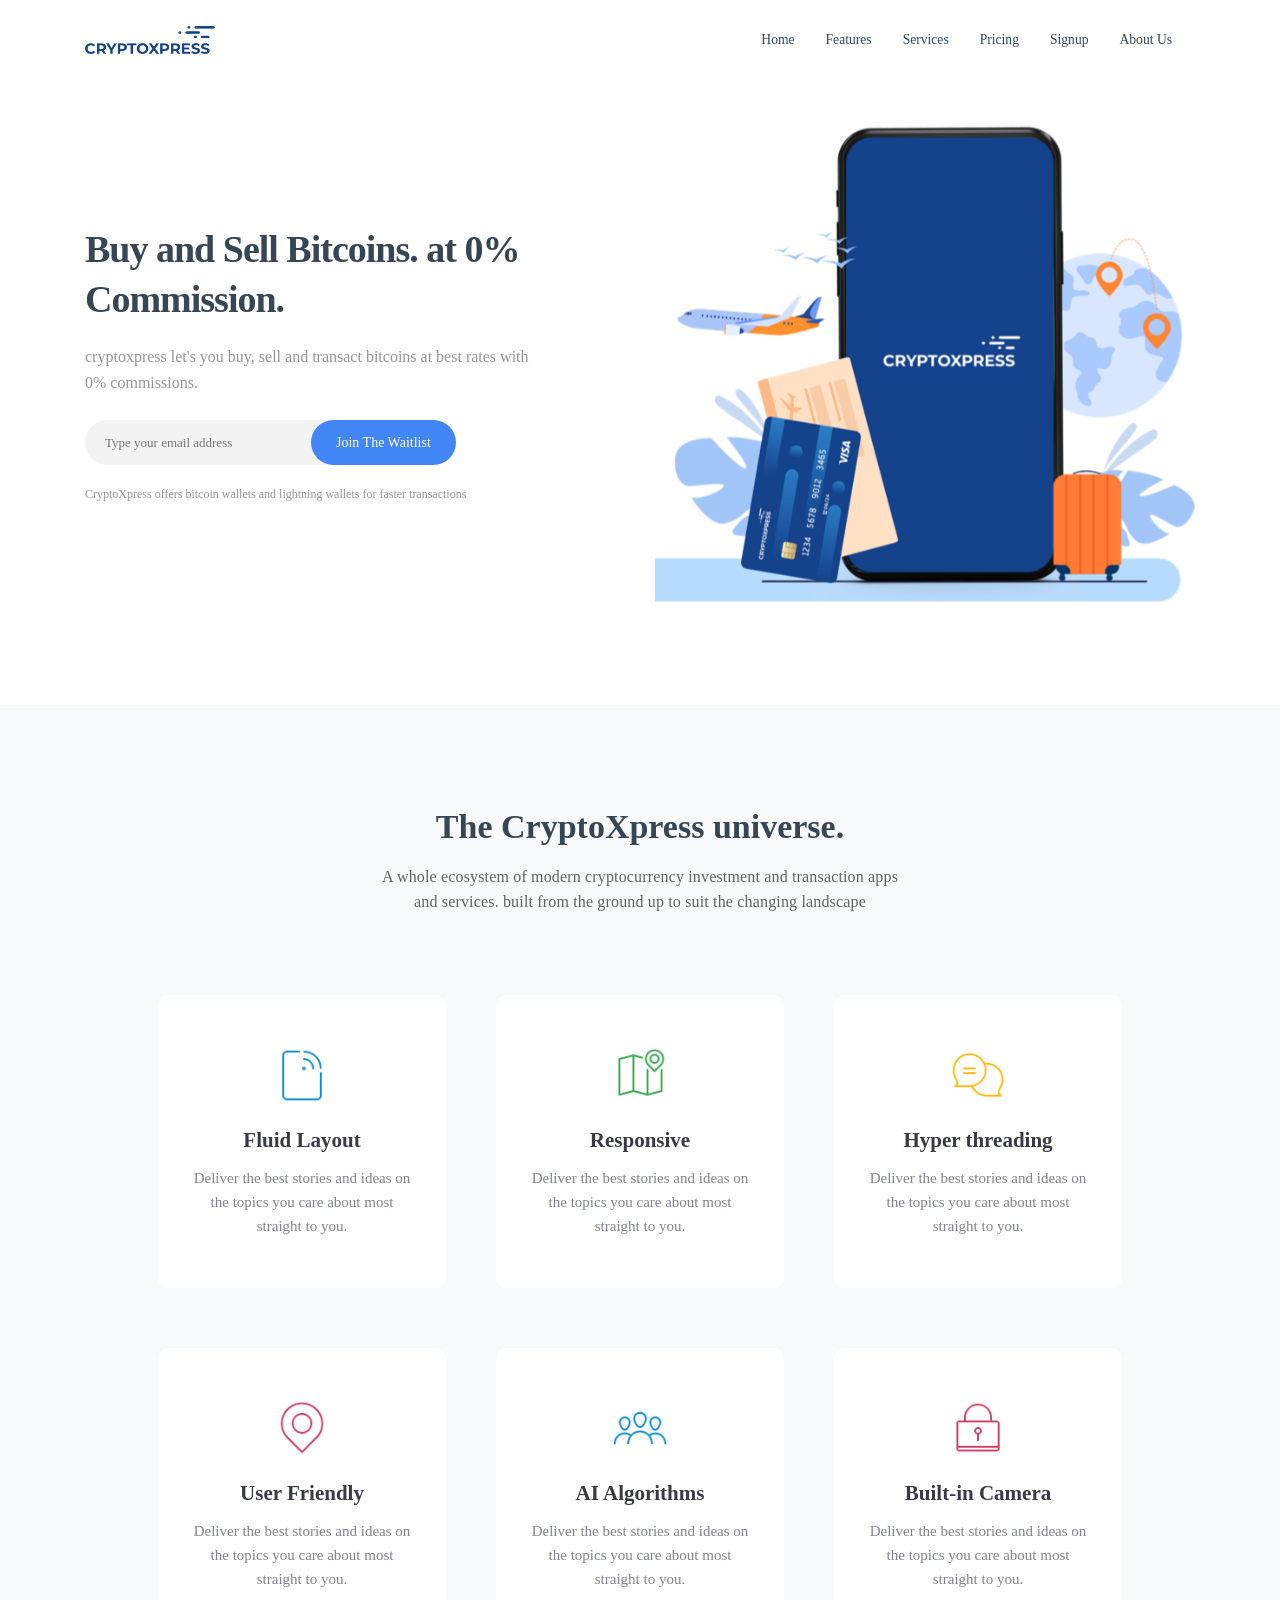
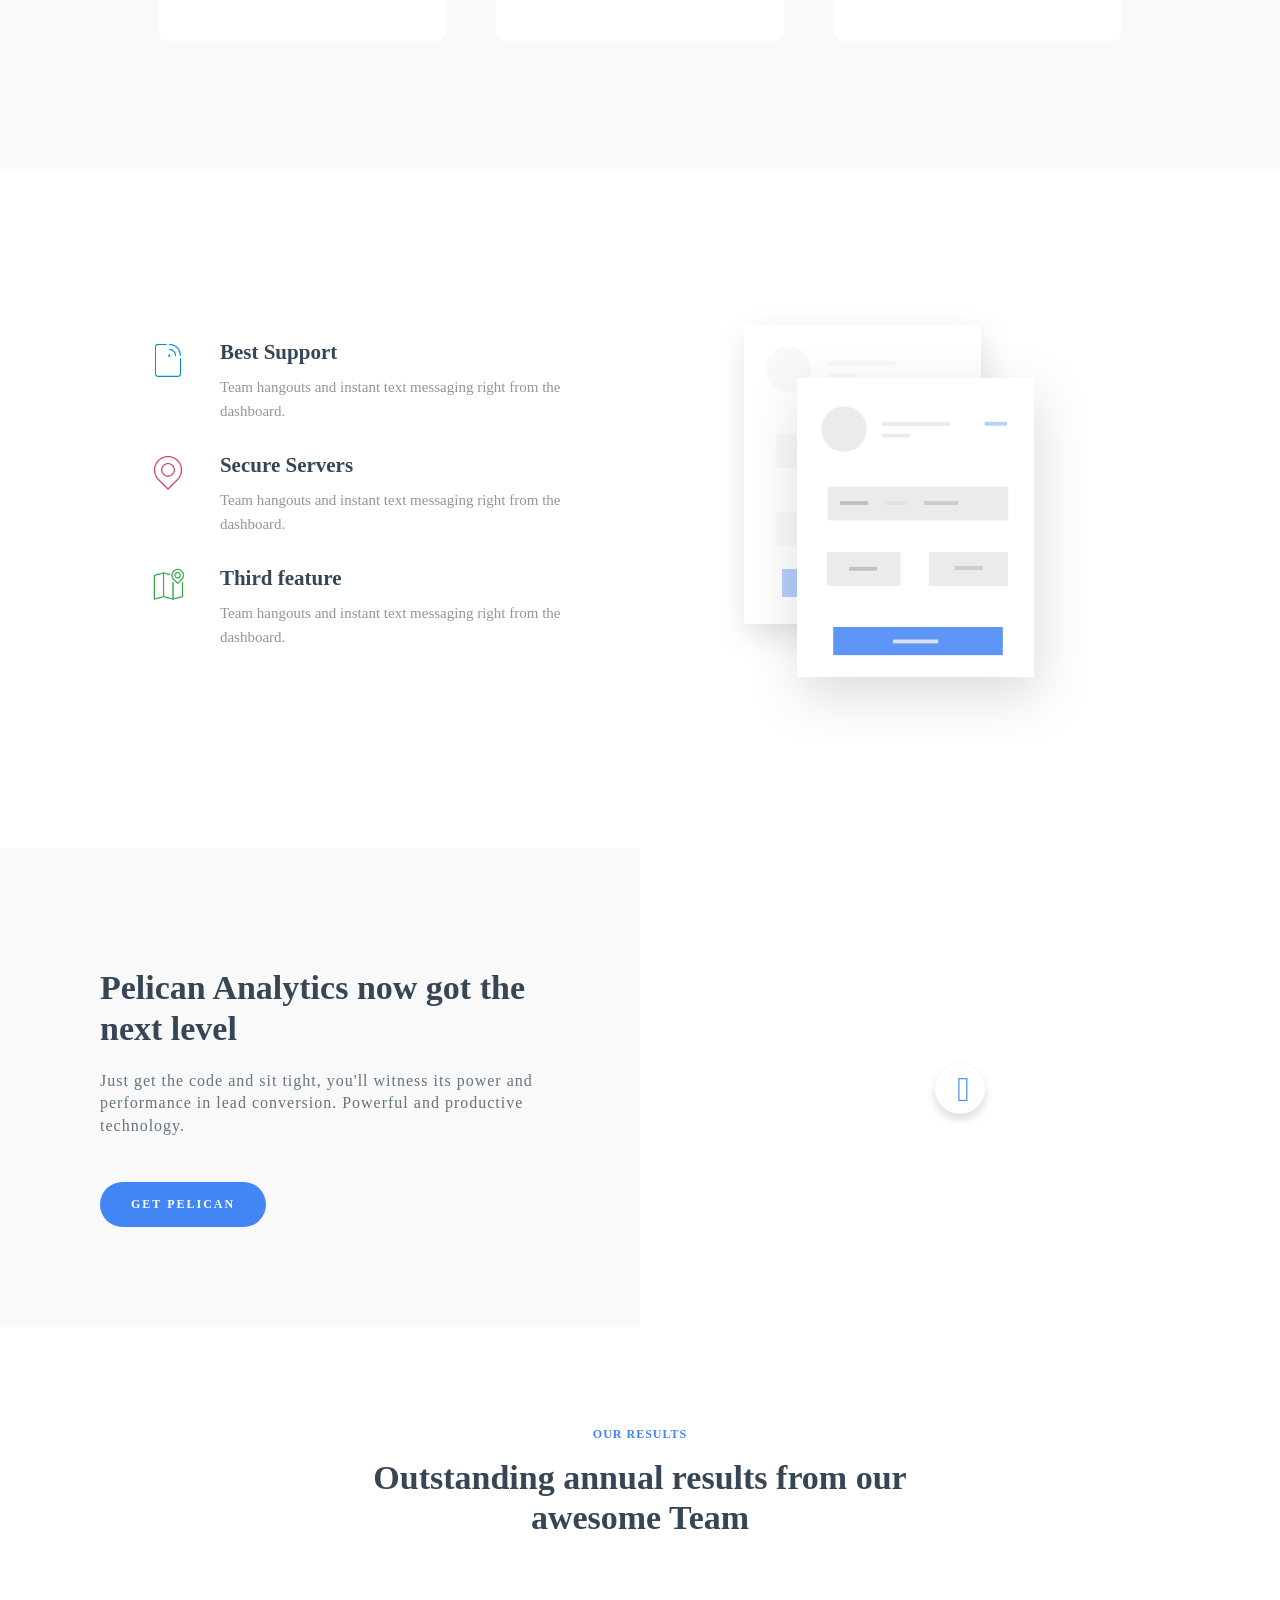
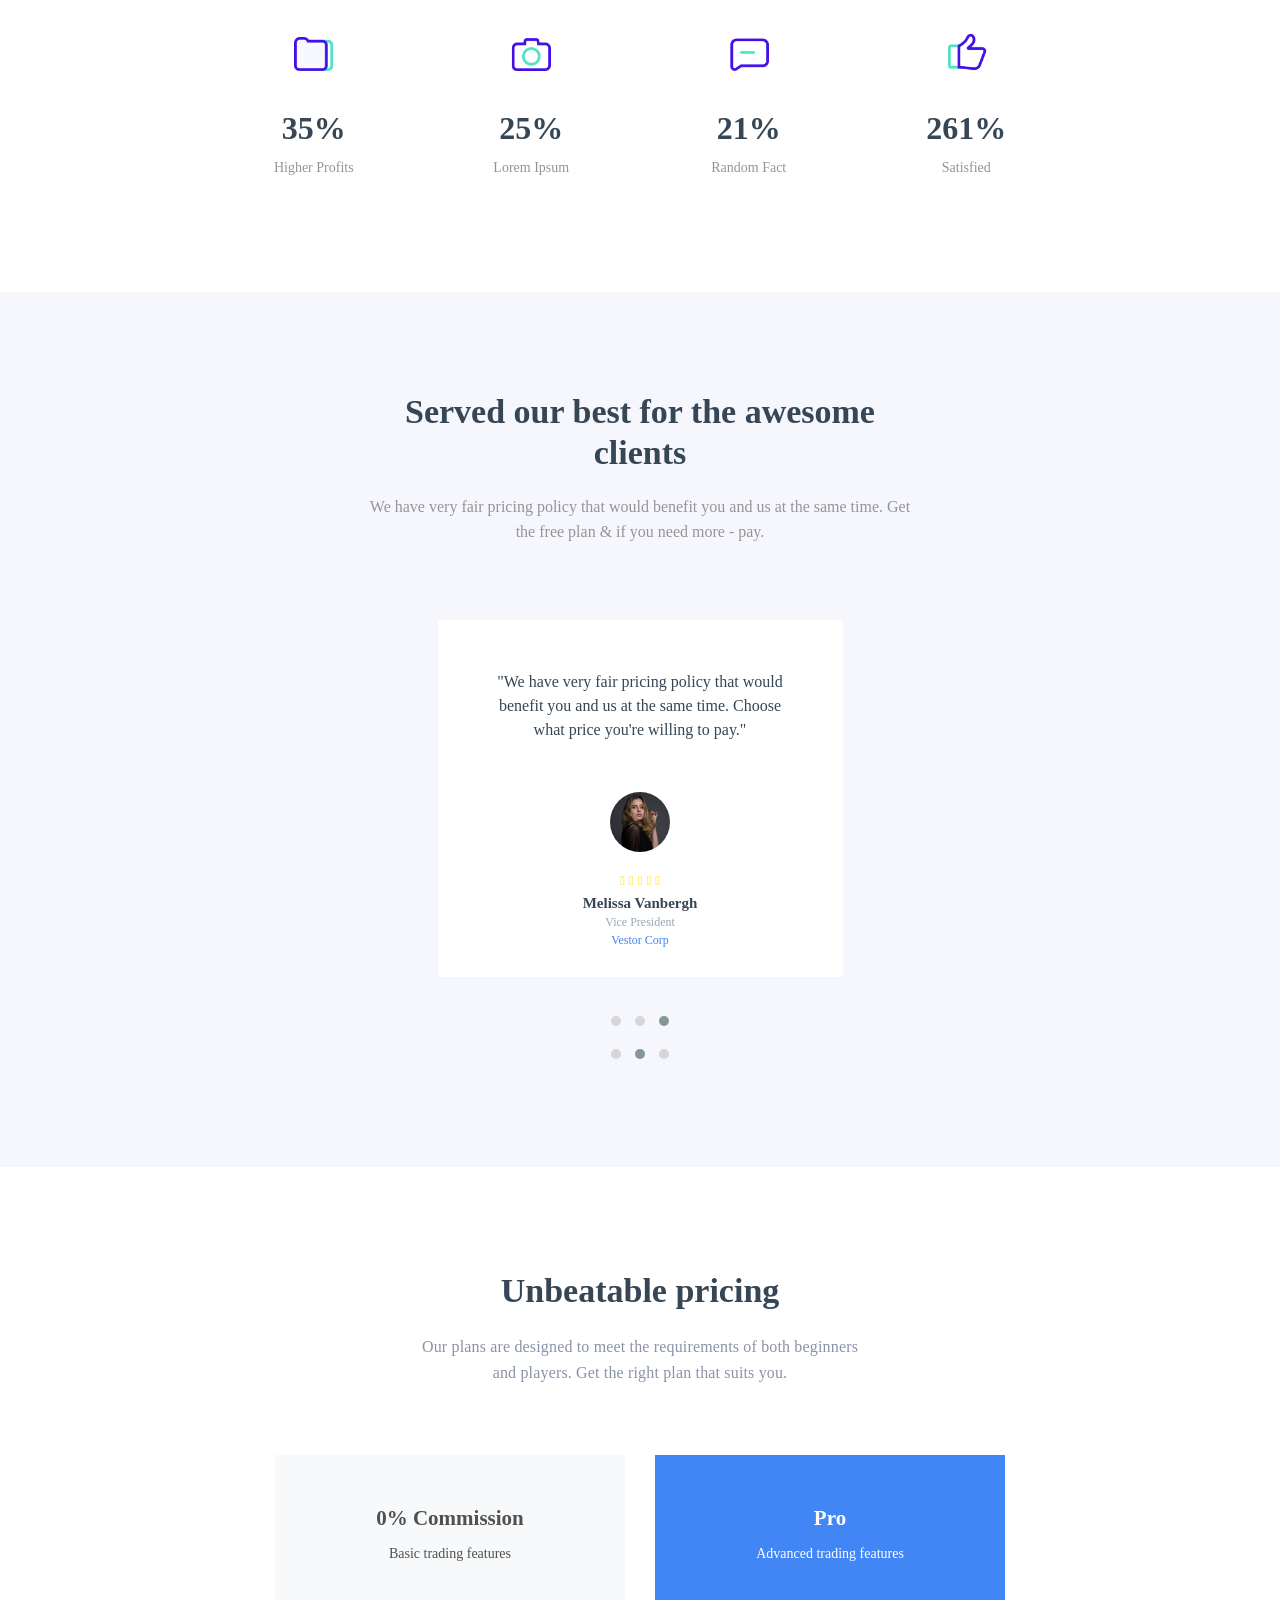
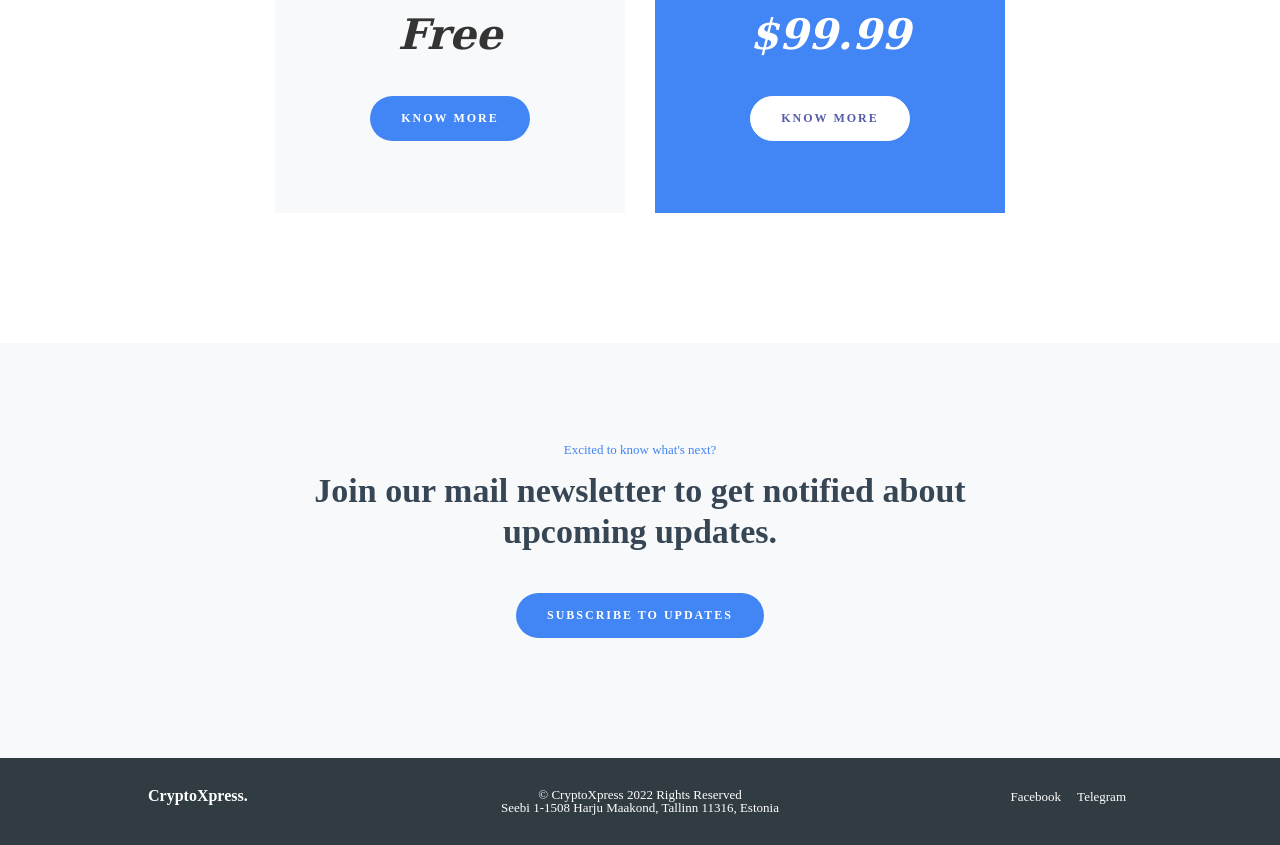
==== backuptemplate/index.html @ 63955de7 "test" ====
<!DOCTYPE html>
<html lang="en">

<head>
   <meta http-equiv="content-type" content="text/html; charset=UTF-8" />
   <meta charset="utf-8" />
   <title>CryptoXpress - Making Crypto Easy</title>
   <!-- <link rel="icon" href="assets/icons/favicon.png" type="image/png" sizes="16x16"> -->
   <meta name="viewport" content="width=device-width, initial-scale=1" />
   <meta http-equiv="X-UA-Compatible" content="IE=edge" />
   <meta name="description"
      content="CryptoXpress helps simpify crypto and provides you the best tools to tackle the cryptocurrency ecosystem" />
   <meta name="keywords" content="Bitcoin, ethereum, dogecoin, crypto exchange" />
   <link href="assets/bootstrap.css" rel="stylesheet" type="text/css" media="all" />
   <link href="assets" rel="stylesheet" />
   <link rel="stylesheet" href="assets/animate.css" />
   <!-- Resource style -->
   <link rel="stylesheet" href="assets/owl.css" />
   <link rel="stylesheet" href="assets/owl_002.css" />
   <link rel="stylesheet" href="assets/ionicons.css" />
   <!-- Resource style -->
   <link href="assets/style.css" rel="stylesheet" type="text/css" media="all" />
   <!-- Google Tag Manager -->
   <script>
      (function (w, d, s, l, i) {
         w[l] = w[l] || [];
         w[l].push({
            'gtm.start': new Date().getTime(),
            event: 'gtm.js',
         });
         var f = d.getElementsByTagName(s)[0],
            j = d.createElement(s),
            dl = l != 'dataLayer' ? '&l=' + l : '';
         j.async = true;
         j.src = 'https://www.googletagmanager.com/gtm.js?id=' + i + dl;
         f.parentNode.insertBefore(j, f);
      })(window, document, 'script', 'dataLayer', 'GTM-NL3TVLP');
   </script>
   <!-- End Google Tag Manager -->
</head>

<body>
   <!-- Google Tag Manager (noscript) -->
   <noscript><iframe src="https://www.googletagmanager.com/ns.html?id=GTM-NL3TVLP" height="0" width="0"
         style="display: none; visibility: hidden"></iframe></noscript>
   <!-- End Google Tag Manager (noscript) -->
   <div class="wrapper">
      <!-- Navbar Section -->
      <nav class="navbar navbar-expand-md navbar-light bg-light fixed-top effect-main">
         <div class="container container">
            <img src="assets/oSFQ4jX.png" style="width: 130px" /><a class="navbar-brand" href="#"></a>
            <button class="navbar-toggler" type="button" data-toggle="collapse" data-target="#navbarSupportedContent"
               aria-controls="navbarSupportedContent" aria-expanded="false" aria-label="Toggle navigation">
               <span class="navbar-toggler-icon"></span>
            </button>
            <div class="collapse navbar-collapse" id="navbarSupportedContent">
               <ul class="navbar-nav ml-auto navbar-right">
                  <li class="nav-item">
                     <a class="nav-link js-scroll-trigger" href="#main">Home</a>
                  </li>
                  <li class="nav-item">
                     <a class="nav-link js-scroll-trigger" href="#features">Features</a>
                  </li>
                  <li class="nav-item">
                     <a class="nav-link js-scroll-trigger" href="#services">Services</a>
                  </li>

                  <li class="nav-item">
                     <a class="nav-link js-scroll-trigger" href="#pricing">Pricing</a>
                  </li>
                  <li class="nav-item">
                     <a class="nav-link js-scroll-trigger" href="#buy">Signup</a>
                  </li>
                  <li class="nav-item">
                     <a class="nav-link js-scroll-trigger" href="/about-us.html">About Us</a>
                  </li>
               </ul>
            </div>
         </div>
      </nav>
      <!-- Navbar End -->

      <div id="main" class="main">
         <div class="hero">
            <div class="container">
               <div class="row align-center">
                  <div class="col-md-12 col-lg-5">
                     <div class="hero-content">
                        <h2>Buy and Sell Bitcoins. at 0% Commission.</h2>
                        <p>
                           cryptoxpress let's you buy, sell and transact
                           bitcoins at best rates with 0% commissions.
                        </p>
                        <div class="form">
                           <form id="chimp-form" class="subscribe-form" action="assets/php/subscribe.php" method="post"
                              accept-charset="UTF-8" enctype="application/x-www-form-urlencoded" autocomplete="off"
                              novalidate="novalidate">
                              <input class="mail" id="chimp-email" type="email" name="email"
                                 placeholder="Type your email address" autocomplete="off" /><input class="submit-button"
                                 type="submit" value="Join the waitlist" />
                           </form>
                           <div id="response"></div>
                        </div>
                        <div class="form-note">
                           <p>
                              CryptoXpress offers bitcoin wallets and
                              lightning wallets for faster transactions
                           </p>
                        </div>
                     </div>
                  </div>
                  <div class="col-md-12 col-lg-6 offset-lg-1">
                     <img class="img-fluid" alt="Hero" src="assets/cxbanner.png" />
                  </div>
               </div>
            </div>
         </div>

         <div id="features" class="features">
            <div class="container-m">
               <div class="row text-center">
                  <div class="col-md-12">
                     <div class="features-intro">
                        <h2>The CryptoXpress universe.</h2>
                        <p>
                           A whole ecosystem of modern cryptocurrency
                           investment and transaction apps and services.
                           built from the ground up to suit the changing
                           landscape
                        </p>
                     </div>
                  </div>
                  <div class="col-sm-6 col-lg-4">
                     <div class="feature-list">
                        <div class="card-icon">
                           <div class="card-img">
                              <img src="assets/p1.png" alt="Feature" width="60" />
                           </div>
                        </div>
                        <div class="card-text">
                           <h3>Fluid Layout</h3>
                           <p>
                              Deliver the best stories and ideas on the
                              topics you care about most straight to you.
                           </p>
                        </div>
                     </div>
                  </div>
                  <div class="col-sm-6 col-lg-4">
                     <div class="feature-list">
                        <div class="card-icon">
                           <div class="card-img">
                              <img src="assets/p2.png" alt="Feature" width="60" />
                           </div>
                        </div>
                        <div class="card-text">
                           <h3>Responsive</h3>
                           <p>
                              Deliver the best stories and ideas on the
                              topics you care about most straight to you.
                           </p>
                        </div>
                     </div>
                  </div>
                  <div class="col-sm-6 col-lg-4">
                     <div class="feature-list">
                        <div class="card-icon">
                           <div class="card-img">
                              <img src="assets/p3.png" alt="Feature" width="60" />
                           </div>
                        </div>
                        <div class="card-text">
                           <h3>Hyper threading</h3>
                           <p>
                              Deliver the best stories and ideas on the
                              topics you care about most straight to you.
                           </p>
                        </div>
                     </div>
                  </div>
                  <div class="col-sm-6 col-lg-4">
                     <div class="feature-list">
                        <div class="card-icon">
                           <div class="card-img">
                              <img src="assets/p4.png" alt="Feature" width="60" />
                           </div>
                        </div>
                        <div class="card-text">
                           <h3>User Friendly</h3>
                           <p>
                              Deliver the best stories and ideas on the
                              topics you care about most straight to you.
                           </p>
                        </div>
                     </div>
                  </div>
                  <div class="col-sm-6 col-lg-4">
                     <div class="feature-list">
                        <div class="card-icon">
                           <div class="card-img">
                              <img src="assets/p5.png" alt="Feature" width="60" />
                           </div>
                        </div>
                        <div class="card-text">
                           <h3>AI Algorithms</h3>
                           <p>
                              Deliver the best stories and ideas on the
                              topics you care about most straight to you.
                           </p>
                        </div>
                     </div>
                  </div>
                  <div class="col-sm-6 col-lg-4">
                     <div class="feature-list">
                        <div class="card-icon">
                           <div class="card-img">
                              <img src="assets/p6.png" alt="Feature" width="60" />
                           </div>
                        </div>
                        <div class="card-text">
                           <h3>Built-in Camera</h3>
                           <p>
                              Deliver the best stories and ideas on the
                              topics you care about most straight to you.
                           </p>
                        </div>
                     </div>
                  </div>
               </div>
            </div>
         </div>

         <div id="services" class="ar-ft-single">
            <div class="container-m">
               <div class="ar-feature">
                  <div class="ar-list">
                     <ul>
                        <li>
                           <div class="ar-icon">
                              <img src="assets/p1.png" alt="Icon" width="40" />
                           </div>
                           <div class="ar-text">
                              <h3>Best Support</h3>
                              <p>
                                 Team hangouts and instant text messaging
                                 right from the dashboard.
                              </p>
                           </div>
                        </li>
                        <li>
                           <div class="ar-icon">
                              <img src="assets/p4.png" alt="Icon" width="40" />
                           </div>
                           <div class="ar-text">
                              <h3>Secure Servers</h3>
                              <p>
                                 Team hangouts and instant text messaging
                                 right from the dashboard.
                              </p>
                           </div>
                        </li>
                        <li>
                           <div class="ar-icon">
                              <img src="assets/p2.png" alt="Icon" width="40" />
                           </div>
                           <div class="ar-text">
                              <h3>Third feature</h3>
                              <p>
                                 Team hangouts and instant text messaging
                                 right from the dashboard.
                              </p>
                           </div>
                        </li>
                     </ul>
                  </div>
                  <div class="ar-image">
                     <img class="ar-img img-fluid" src="assets/feature.png" alt="Hero Image" width="420" />
                  </div>
               </div>
            </div>
         </div>

         <div class="flex-split">
            <div class="f-left">
               <div class="left-content">
                  <h2>
                     <span>Pelican</span> Analytics now got the next level
                  </h2>
                  <p>
                     Just get the code and sit tight, you'll witness its
                     power and performance in lead conversion. Powerful and
                     productive technology.
                  </p>
                  <a href="#" class="btn btn-action"><span>Get Pelican</span></a>
               </div>
            </div>
            <div class="f-right">
               <div class="video-icon hidden-xs text-center">
                  <a class="popup" href="https://www.youtube.com/watch?v=6NC_ODHu5jg"><i class="ion-ios-play"></i></a>
               </div>
            </div>
         </div>

         <!-- Counter Section -->
         <div class="yd-stats">
            <div class="container-s">
               <div class="row text-center">
                  <div class="col-sm-12">
                     <div class="intro">
                        <h4>OUR RESULTS</h4>
                        <h2>
                           Outstanding annual results from our awesome Team
                        </h2>
                     </div>
                  </div>
                  <div class="col-6 col-sm-3">
                     <div class="counter-up">
                        <div class="counter-icon">
                           <img src="assets/i5.png" alt="Icon" />
                        </div>
                        <h3><span class="counter">47</span>%</h3>
                        <div class="counter-text">
                           <h2>Higher Profits</h2>
                        </div>
                     </div>
                  </div>
                  <div class="col-6 col-sm-3">
                     <div class="counter-up">
                        <div class="counter-icon">
                           <img src="assets/i4.png" alt="Icon" />
                        </div>
                        <h3><span class="counter">33</span>%</h3>
                        <div class="counter-text">
                           <h2>Lorem Ipsum</h2>
                        </div>
                     </div>
                  </div>
                  <div class="col-6 col-sm-3">
                     <div class="counter-up">
                        <div class="counter-icon">
                           <img src="assets/i3.png" alt="Icon" />
                        </div>
                        <h3><span class="counter">28</span>%</h3>
                        <div class="counter-text">
                           <h2>Random Fact</h2>
                        </div>
                     </div>
                  </div>
                  <div class="col-6 col-sm-3">
                     <div class="counter-up">
                        <div class="counter-icon">
                           <img src="assets/i6.png" alt="Icon" />
                        </div>
                        <h3><span class="counter">349</span>%</h3>
                        <div class="counter-text">
                           <h2>Satisfied</h2>
                        </div>
                     </div>
                  </div>
               </div>
            </div>
         </div>
         <!-- Counter Section Ends -->

         <div id="reviews" class="yd-reviews">
            <!-- Pelican Reviews -->
            <div class="container-s">
               <div class="row text-center">
                  <div class="col-sm-12 col-lg-8 offset-lg-2">
                     <div class="intro">
                        <h1>Served our best for the awesome clients</h1>
                        <p>
                           We have very fair pricing policy that would
                           benefit you and us at the same time. Get the free
                           plan &amp; if you need more - pay.
                        </p>
                     </div>
                  </div>

                  <div class="col-sm-12 col-lg-6 offset-lg-3 text-center">
                     <div class="review-cards owl-carousel owl-theme owl-loaded owl-drag">
                        <div class="owl-stage-outer">
                           <div class="owl-stage" style="
                                    transform: translate3d(-810px, 0px, 0px);
                                    transition: all 0.25s ease 0s;
                                    width: 1215px;
                                 ">
                              <div class="owl-item" style="width: 405px">
                                 <div class="card-single">
                                    <div class="review-text">
                                       <h1>
                                          "Team hangouts and instant text
                                          messaging right from the main
                                          dashboard. Deliver the best stories
                                          and ideas. Get the free plan &amp;
                                          if you need more - pay."
                                       </h1>
                                    </div>
                                    <div class="review-attribution">
                                       <div class="review-img">
                                          <img class="img-fluid rounded-circle" src="assets/review-1.png"
                                             alt="Review" />
                                       </div>
                                       <i class="ion ion-star"></i>
                                       <i class="ion ion-star"></i>
                                       <i class="ion ion-star"></i>
                                       <i class="ion ion-star"></i>
                                       <i class="ion ion-ios-star-half"></i>
                                       <h2>Albert Rossi</h2>
                                       <h6>Stack Developer</h6>
                                       <a href="#">Dropboxes Inc</a>
                                    </div>
                                 </div>
                              </div>
                              <div class="owl-item" style="width: 405px">
                                 <div class="card-single">
                                    <div class="review-text">
                                       <h1>
                                          "We have very fair pricing policy
                                          that would benefit you and us at
                                          the same time. Choose what price
                                          you're willing to pay."
                                       </h1>
                                    </div>
                                    <div class="review-attribution">
                                       <div class="review-img">
                                          <img class="img-fluid rounded-circle" src="assets/review-2.png"
                                             alt="Review" />
                                       </div>
                                       <i class="ion ion-star"></i>
                                       <i class="ion ion-star"></i>
                                       <i class="ion ion-star"></i>
                                       <i class="ion ion-star"></i>
                                       <i class="ion ion-ios-star-half"></i>
                                       <h2>Melissa Vanbergh</h2>
                                       <h6>Vice President</h6>
                                       <a href="#">Vestor Corp</a>
                                    </div>
                                 </div>
                              </div>
                              <div class="owl-item active" style="width: 405px">
                                 <div class="card-single">
                                    <div class="review-text">
                                       <h1>
                                          "Team hangouts and instant text
                                          messaging right from the main
                                          dashboard. Deliver the best stories
                                          and ideas. Get the free plan &amp;
                                          if you need more - pay."
                                       </h1>
                                    </div>
                                    <div class="review-attribution">
                                       <div class="review-img">
                                          <img class="img-fluid rounded-circle" src="assets/review-3.png"
                                             alt="Review" />
                                       </div>
                                       <i class="ion ion-star"></i>
                                       <i class="ion ion-star"></i>
                                       <i class="ion ion-star"></i>
                                       <i class="ion ion-star"></i>
                                       <i class="ion ion-star"></i>
                                       <h2>Joshua Peterson</h2>
                                       <h6>Product Developer</h6>
                                       <a href="#">Betabet Inc</a>
                                    </div>
                                 </div>
                              </div>
                           </div>
                        </div>
                        <div class="owl-nav disabled">
                           <button type="button" role="presentation" class="owl-prev">
                              <span aria-label="Previous">‹</span></button><button type="button" role="presentation"
                              class="owl-next">
                              <span aria-label="Next">›</span>
                           </button>
                        </div>
                        <div class="owl-dots">
                           <button role="button" class="owl-dot">
                              <span></span></button><button role="button" class="owl-dot">
                              <span></span></button><button role="button" class="owl-dot active">
                              <span></span>
                           </button>
                        </div>
                     </div>
                  </div>
               </div>
            </div>
         </div>
         <!-- Pelican Reviews Ends -->

         <div id="pricing" class="pricing-section text-center">
            <div class="container">
               <div class="row">
                  <div class="col-sm-8 offset-sm-2">
                     <div class="pricing-intro">
                        <h1>Unbeatable pricing</h1>
                        <p>
                           Our plans are designed to meet the requirements of
                           both beginners <br class="hidden-xs" />
                           and players. Get the right plan that suits you.
                        </p>
                     </div>
                     <div class="row">
                        <div class="col-md-6">
                           <div class="table-left">
                              <h3>0% Commission</h3>
                              <p>Basic trading features</p>
                              <div class="pricing-details">
                                 <span>Free</span>
                              </div>
                              <button class="btn btn-primary btn-action" type="button">
                                 Know More
                              </button>
                           </div>
                        </div>

                        <div class="col-md-6">
                           <div class="table-right">
                              <h3>Pro</h3>
                              <p>Advanced trading features</p>

                              <div class="pricing-details">
                                 <span>$99.99</span>
                              </div>
                              <button class="btn btn-primary btn-action btn-white" type="button">
                                 Know More
                              </button>
                           </div>
                        </div>
                     </div>
                     <!-- <p class="refund-txt">* Refund requests can be placed with in 7 days of the purchase</p> -->
                  </div>
               </div>
            </div>
         </div>

         <div id="buy" class="cta-sm">
            <div class="container-m text-center">
               <div class="cta-content">
                  <h4>Excited to know what's next?</h4>
                  <h1>
                     Join our mail newsletter to get notified about upcoming
                     updates.
                  </h1>
                  <a class="btn-action" href="#">Subscribe to updates</a>
               </div>
            </div>
         </div>

         <!-- Pelican Footer Section -->
         <div class="footer-sm">
            <div class="container-m">
               <div class="row">
                  <div class="col-md-4">
                     <a class="footer-logo" href="#">CryptoXpress.</a>
                  </div>
                  <div class="col-md-4">
                     <h6>© CryptoXpress 2022 Rights Reserved<br />Seebi 1-1508
                        Harju Maakond, Tallinn
                        11316, Estonia</h6>
                  </div>
                  <div class="col-md-4">
                     <ul>
                        <li>
                           <a href="https://www.facebook.com/officialCryptoXpress/">Facebook</a>
                        </li>
                        <!-- <li><a href="https://twitter.com/crypto_xpress?lang=en">Twitter</a></li> -->
                        <li><a href="#">Telegram</a></li>
                     </ul>
                  </div>
               </div>
            </div>
         </div>

         <!-- Scroll To Top -->
         <div id="back-top" class="bk-top" style="display: none">
            <div class="bk-top-txt">
               <a class="back-to-top js-scroll-trigger" href="#main">Up</a>
            </div>
         </div>
         <!-- Scroll To Top Ends-->
      </div>
      <!-- Main -->
   </div>
   <!-- Wrapper -->

   <!-- Jquery and Js Plugins -->
   <script type="text/javascript" src="assets/jquery-2.js"></script>
   <script type="text/javascript" src="assets/popper.js"></script>
   <script type="text/javascript" src="assets/bootstrap.js"></script>
   <script type="text/javascript" src="assets/jquery.js"></script>
   <script type="text/javascript" src="assets/plugins.js"></script>
   <script type="text/javascript" src="assets/custom.js"></script>
   <!-- <script type="text/javascript" src="assets/livereload.js"></script> -->
</body>

</html>
---- backuptemplate/assets/owl_002.css ----
/**
 * Owl Carousel v2.3.3
 * Copyright 2013-2018 David Deutsch
 * Licensed under: SEE LICENSE IN https://github.com/OwlCarousel2/OwlCarousel2/blob/master/LICENSE
 */
.owl-theme .owl-dots,.owl-theme .owl-nav{text-align:center;-webkit-tap-highlight-color:transparent}.owl-theme .owl-nav{margin-top:10px}.owl-theme .owl-nav [class*=owl-]{color:#FFF;font-size:14px;margin:5px;padding:4px 7px;background:#D6D6D6;display:inline-block;cursor:pointer;border-radius:3px}.owl-theme .owl-nav [class*=owl-]:hover{background:#869791;color:#FFF;text-decoration:none}.owl-theme .owl-nav .disabled{opacity:.5;cursor:default}.owl-theme .owl-nav.disabled+.owl-dots{margin-top:10px}.owl-theme .owl-dots .owl-dot{display:inline-block;zoom:1}.owl-theme .owl-dots .owl-dot span{width:10px;height:10px;margin:5px 7px;background:#D6D6D6;display:block;-webkit-backface-visibility:visible;transition:opacity .2s ease;border-radius:30px}.owl-theme .owl-dots .owl-dot.active span,.owl-theme .owl-dots .owl-dot:hover span{background:#869791}
---- backuptemplate/assets/style.css ----
/*
 1. Reset.css
 2. navigation Styling
 3. Hero section
 4. Features Section counter
 5. Feature Single
 6. Video Split Section
 7. Services Section
 8. Pricing tables
 9. Reviews
 10. CTA
 11. Footer and Scroll Top
 12. Media Queries
 -----*/

/* http://meyerweb.com/eric/tools/css/reset/
   v2.0 | 20110126
   License: none (public domain)
*/

html, body, div, span, applet, object, iframe,
h1, h2, h3, h4, h5, h6, p, blockquote, pre,
a, abbr, acronym, address, big, cite, code,
del, dfn, em, img, ins, kbd, q, s, samp,
small, strike, strong, sub, sup, tt, var,
b, u, i, center,
dl, dt, dd, ol, ul, li,
fieldset, form, label, legend,
table, caption, tbody, tfoot, thead, tr, th, td,
article, aside, canvas, details, embed,
figure, figcaption, footer, header, hgroup,
menu, nav, output, ruby, section, summary,
time, mark, audio, video {
	margin: 0;
	padding: 0;
	border: 0;
	font-size: 100%;
	font: inherit;
	vertical-align: baseline;
}
/* HTML5 display-role reset for older browsers */
article, aside, details, figcaption, figure,
footer, header, hgroup, menu, nav, section {
	display: block;
}
body {
	line-height: 1;
}
ol, ul {
	list-style: none;
}
blockquote, q {
	quotes: none;
}
blockquote:before, blockquote:after,
q:before, q:after {
	content: '';
	content: none;
}
table {
	border-collapse: collapse;
	border-spacing: 0;
}


/* --- Common Styles ---*/

h1, h2, h3, h4, h5, h6 {
	font-family: 'Montserrat';
  font-size: 16px;
}

p {
	font-family: 'Open Sans';
	font-size: 14px;
}

/*----- Helper Classes -----*/

html * {
	text-rendering: optimizeLegibility !important;
  -webkit-font-smoothing: antialiased;
  -moz-osx-font-smoothing: grayscale;
}

body {
	-webkit-font-smoothing: antialiased;
	-moz-osx-font-smoothing: grayscale;
}

*, *:after, *:before {
  -webkit-box-sizing: border-box;
  -moz-box-sizing: border-box;
  box-sizing: border-box;
}


#loading {
   width: 100%;
   height: 100%;
   top: 0px;
   left: 0px;
   position: fixed;
   opacity: 1;
   background-color: #F2F2F2;
   z-index: 9999;
   text-align: center;
}

#loading-image {
	display: inline;
  top: 40%;
  position: relative;
  z-index: 9999;
}

.container-m {
	max-width: 1024px;
	margin: 0 auto !important;
	padding-left: 20px;
	padding-right: 20px;
	position: relative;
}

.container-s {
	max-width: 920px;
	margin: 0 auto !important;
	padding-left: 20px;
	padding-right: 20px;
	position: relative;
}


/*------ Navbar Styling ------*/

.navbar {
  font-family: "Montserrat";
	padding-top: 25px;
	padding-bottom: 25px;
	background-color: transparent !important;
	-webkit-transition: 0.5s all ease;
	transition: 0.5s all ease;
}

.navbar .navbar-brand {
	font-family: 'Montserrat';
	font-size: 16px;
	font-weight: 600;
	letter-spacing: 0;
	color: #959597 !important;
	vertical-align: middle;
}

.navbar .navbar-brand img {
	vertical-align: middle;
	margin-right: 0.3em;
}

.navbar .navbar-toggler {
	border: none;
}

.navbar span.navbar-toggler-icon {
	background-image: url("data:image/svg+xml;charset=utf8,%3Csvg viewBox='0 0 32 32' xmlns='http://www.w3.org/2000/svg'%3E%3Cpath stroke='rgba(0,0,0, 0.9)' stroke-width='2' stroke-linecap='round' stroke-miterlimit='10' d='M4 8h24M4 16h24M4 24h24'/%3E%3C/svg%3E");
}

.navbar span.navbar-toggler-icon::before {
	outline: none;
}

.navbar .navbar-toggler:focus {
	outline: none;
}

.navbar-nav {
	text-align: center;
	margin-top: 15px;
	background-color: transparent;
	-webkit-transition: 0.5s all ease; /* For Safari 3.1 to 6.0 */
	transition: 0.5s all ease;
}

.navbar-nav .nav-item {
	margin-right: 0;
	margin-top: 1.5rem;
	font-size: 0.85rem;
	font-weight: 400;
  text-transform: capitalize;
  color: #563D7C;
}

.navbar-nav .nav-item .nav-link {
  color: #364655;
	font-weight: 500;
}

.nav-white .navbar-nav {
	background: transparent;
}

.nav-white .nav-item .nav-link {
	font-size: 0.92rem;
	text-transform: capitalize;
  color: #FFFFFF;
}

.nav-white .nav-item .nav-link:hover {
  color: #00eaff;
	-webkit-transition: 0.5s;
	transition: 0.5s;
}

.nav-white .navbar-brand {
	color: #FFFFFF;
}

@media only screen and (max-width: 768px) {

	.navbar {
		/*background: rgba(255, 255, 255, 0.99) !important;*/
		padding-top: 10px;
		padding-bottom: 10px;
	}

	.navbar .navbar-nav {
		padding-bottom: 25px;
	}

	.navbar-nav {
		background-color: #FFFFFF;
	}

	.nav-white .nav-item .nav-link {
		color: #4957B8;
	}

	.navbar .btn-cta {
		padding: 0 30px;
	}

}

@media only screen and (min-width: 240px) {

.navbar.past-main {
	padding-top: 15px;
	padding-bottom: 15px;
	background-color: rgba(255, 255, 255, 0.99) !important;
	-webkit-box-shadow: 0 2px 3px 0 rgba(96, 96, 96, 0.1);
	-moz-box-shadow: 0 2px 3px 0 rgba(96, 96, 96, 0.1);
	box-shadow: 0 2px 3px 0 rgba(96, 96, 96, 0.1);
}

.navbar.effect-main {
  -webkit-transition: all 0.3s;
  transition: all 0.3s;
}

.navbar.past-main .navbar-brand {
	color: #4285f4 !important;
}

.nav-white.past-main .nav-item .nav-link {
  color: #364655;
	font-weight:500;
}

.navbar.past-main .nav-item .nav-link {
	font-weight: 500;
}

.nav-white.past-main .navbar-brand {
	color: #364655;
}

.navbar.past-main span.navbar-toggler-icon {
	background-image: url("data:image/svg+xml;charset=utf8,%3Csvg viewBox='0 0 32 32' xmlns='http://www.w3.org/2000/svg'%3E%3Cpath stroke='rgba(0,0,0, 0.8)' stroke-width='2' stroke-linecap='round' stroke-miterlimit='10' d='M4 8h24M4 16h24M4 24h24'/%3E%3C/svg%3E");
}

.nav-white.effect-main {
  -webkit-transition: all 0.3s;
  transition: all 0.3s;
}

/*----------------------------------------------------------
--------------- Hero Home Styling Starts -------------------
----------------------------------------------------------*/



.home {
	background: #f7f8f9;
}


.hero {
	padding: 100px 0 100px 0;
	background: #FFF;

}

.hero .hero-content {
	text-align: center;
}

.hero h5 {
	font-size: 13px;
	font-weight: 600;
	color: #4285f4;
	text-transform: uppercase;
	line-height: 1.2;
	letter-spacing: 1px;
	margin-bottom: 20px;
}


.hero h2 {
	font-size: 28px;
	font-weight: 700;
	color: #364655;
	color: #364655;
	line-height: 1.3;
	letter-spacing: -1px;
}

.hero p {
	font-size: 16px;
	font-weight: 500;
	color: #627382;
	color: #959597;
	line-height: 1.6;
	letter-spacing: 0;
	margin-top: 20px;
}


.hero img {
	margin-top: 25px;
}

.hero-img-box img {
	margin-top: 50px;
}

.form-note p {
	font-size: 12px;
}


.hero .row, .app-feature .row, .flex-split .row, .hero .row {
    display: -webkit-box;
    display: -webkit-flex;
    display: -ms-flexbox;
    display: flex;
    -webkit-flex-wrap: wrap;
    -ms-flex-wrap: wrap;
    flex-wrap: wrap;
    margin-right: -15px;
    margin-left: -15px;
	}

.align-center {
    -webkit-box-align: center!important;
    -webkit-align-items: center!important;
    -ms-flex-align: center!important;
    align-items: center!important;
}

.chimp-form .mail {
	position: relative;
	background-color: #F9F9F9;
  box-shadow: none;
  -webkit-box-sizing: content-box;
  -moz-box-sizing: content-box;
  box-sizing: content-box;
  transition: all .3s;
}

.form {
	padding-top: 25px;
	position: relative;
}

.form input {
  color: #222222;
  font-family: 'Montserrat';
  padding: 0;
  font-size: 13px;
	font-weight: 500;
	height: 45px;
  border: 0;
  border-radius: 30px;
	background-color: #F3F3F3;
  outline: none;
  padding: 0 100px 0 20px;
	box-shadow: 0 5px 30px rgba(255, 255, 255, 0.1);
}

.form input:focus {
	outline: none !important;
	border-color: transparent;
}

.form .submit-button {
  height: 45px;
  border: 0;
  border-radius: 30px;
  margin-left: -50px;
  padding: 0 25px 0 25px;
	background: #4285f4;
	font-family: 'Montserrat';
	font-size: 14px;
	font-weight: 500;
	text-transform: capitalize;
	letter-spacing: 0;
  color: #FFFFFF;
	cursor: pointer;
  outline: none;
	box-shadow: 0 5px 30px rgba(255, 255, 255, 0.05);
	-webkit-transition: 500ms;
	-moz-transition: 500ms;
	transition: 500ms;
}


#email-error {
	position: absolute;
	left: 20%;
	right: 0;
	bottom: 0%;
	font-family: 'Montserrat';
	font-size: 13px;
	font-weight: 500;
	color: #FF3333;
}

#response {
	position: absolute;
	left: 20%;
	bottom: -90%;
	vertical-align: middle;
	font-family: 'Montserrat';
	font-size: 13px !important;
	font-weight: 500 !important;
	margin: 0 !important;
	color: #15ccbe;
}

#response h4 {
	font-size: 13px !important;
	font-weight: 500 !important;
	text-align: center;
}

#chimp-email-error {
	position: absolute;
	left: 20%;
	bottom: -90%;
	vertical-align: middle;
	text-align: center;
	font-family: 'Montserrat';
	font-size: 13px;
	font-weight: 500;
	color: red;
}

.success-message {
	color:#33cc33;
	margin-top: 5px;
}

.form-note p {
	font-size: 12px;
}

@media only screen and (max-width: 420px) {

	.form input {
	  padding: 0 75px 0 20px;
	}

	.form .submit-button {
	  margin-left: 0;
		margin-top: 10px;
	}
}


.btn-action {
	font-family: 'Montserrat';
	display: inline-block;
  height: 45px;
  padding: 0 30px;
  text-align: center;
  font-size: 12px;
  font-weight: 600;
  line-height: 42px;
  letter-spacing: 2px;
	margin: 20px 0;
  text-transform: uppercase;
	text-decoration: none !important;
  white-space: nowrap;
  cursor: pointer;
	background-color: #387ed1;
	background: #4285f4;
  color: #FFFFFF;
  border: 1px solid transparent !important;
  border-radius: 50px;
  box-sizing: border-box;
	-webkit-transition: 0.2s;
	-moz-transition: 0.2s;
	transition: 0.2s;
}

.btn-action:hover {
	color: #FFFFFF;
	box-shadow: 0 5px 25px 0 rgba(0, 0, 100,.2);
	border: 1px solid transparent !important;
	outline: none !important;
	text-decoration: none;
}

.btn-action:focus, .btn-action:active {
	background: #663399;
	color: #FFFFFF;
	border: 1px solid transparent !important;
	outline: none !important;
}




/*---------------------------------------------
----------- Features Section Styles------------
---------------------------------------------*/

.features {
	padding: 100px 0;
	background: #f8f9fa;
}

.features-intro {
	margin-bottom: 50px;
}

.features-intro h2 {
	font-size: 28px;
	font-weight: 700;
	color: #364655;
	line-height: 1.3;
	max-width: 540px;
	margin: 0 auto;
	margin-bottom: 10px;
}

.features-intro p {
	font-size: 16px;
  font-weight: 500;
  line-height: 1.6;
	letter-spacing: 0.01em;
  color: #5f6368;
	max-width: 540px;
	margin: 0 auto;
	margin-top: 15px;
	margin-bottom: 15px;
}


.feature-list {
	margin: 30px 10px;
	padding: 50px 30px;
	border-radius: 10px;
	background: #FFFFFF;
}
/*
.card-icon {
	width: 80px;
  height: 80px;
  border-radius: 50%;
	margin: 0 auto;
  background: rgba(30, 166, 154, 0.08);
	box-shadow: 0 5px 30px rgba(0, 0, 0, 0.08);
	background: #ece7fe;
	background: #FFFFFF;
  display: table;
  text-align: center;
}

.card-img {
  display: table-cell;
  vertical-align: middle;
  text-align: center;
}
*/
.card-img img {
	vertical-align: middle;
}

.card-text {
	margin-top: 25px;
}

.card-text h3 {
	font-size: 21px;
	font-weight: 600;
	color: #3a3a47;
	margin-bottom: 15px;
}

.card-text p {
	font-size: 15px;
	font-weight: 500;
	color: rgb(129, 129, 152);
	line-height: 1.6;
	max-width: 320px;
	margin: 0 auto;
}

.flex-inner {
	margin: 50px 0;
}

.flex-inner .f-image {
	padding: 0 35px;
}

.flex-inner .f-text {
	padding: 0 35px;
}

 .flex-inner .f-text {
	-webkit-box-flex:1;
	-ms-flex:1;
	flex:1;
	text-align: center;
}

.flex-inner .f-text h1 {
	font-size: 24px;
	font-weight: 700;
	color: #3a3a47;
	line-height: 1.4;
	letter-spacing: -1px;
	margin-top: 20px;
}

.flex-inner .f-text  p {
	font-size: 14px;
  font-weight: 400;
  line-height: 1.6;
	letter-spacing: 0.01em;
  color: #8B92AB;
	margin-top: 15px;
	margin-bottom: 10px;
}

.flex-inner .f-text .left-content a {
	font-family: "Montserrat";
	font-size: 14px;
	font-weight: bold;
	position: relative;
  display: inline-block;
  text-decoration: none;
}


/* ----- Client Sectiion Styling ----- */

.client-section {
	background-color: #eef2f5;
	padding: 25px 25px;
	border: 1px solid #eef2f5;
}


.clients .single img {
	max-width: 50%;
	display: inline-block;
}



/* ----- Pricing Tables Styling Starts ----- */

.pricing-section {
	width: 100%;
	height: 100%;
	padding-top: 100px;
	padding-bottom: 100px;
	background: #FFFFFF;
}


.pricing-intro h1 {
	font-size: 28px;
	color: #364655;
	font-weight: 700;
	line-height: 1.4;
	margin-bottom: 20px;
}


.pricing-intro p {
	font-size: 16px;
	font-weight: 500;
	line-height: 1.6;
	letter-spacing: 0.01em;
	color: #8B92AB;
	margin-top: 10px;
	margin-bottom: 50px;
}

.pricing-details {
	padding: 50px 0 0 0;
}

.pricing-section .table-left, .pricing-section .table-right {
	padding: 15%;
	margin: 0 auto;
	margin-bottom: 30px;
	background-color: #f8f9fa;
	border: transparent;
	max-width: 400px;
}


.table-left h3, .table-right h3 {
	font-size: 21px;
	font-weight: 600;
	color: #505050;
	margin-bottom: 15px;
}

.table-left p, .table-right p {
	font-size: 14px;
	font-weight: 500;
	color: #505050;
	line-height: 1.4;
}

.pricing-section .table-right {
	color: #FFFFFF !important;
	background-color: #4285f4;
}

.pricing-section .table-right h3, .pricing-section .table-right p {
	color: #FFFFFF !important;
}


.table-left .icon, .table-right .icon {
	padding: 50px 50px 40px 50px;
}

.table-left .icon img, .table-right .icon img {
	width: 60px;
	height: 60px;
	margin: 0 auto;
}

.table-left .pricing-details span, .table-right .pricing-details span {
	display: inline-block;
	font-family: 'Serif';
	font-style: italic;
	font-size: 42px;
	font-weight: 600;
	color: #343434;
	margin-bottom: 20px;
}

.table-left .pricing-details h2, .table-right .pricing-details h2 {
	font-size: 21px;
	font-weight: 500;
	color: #505050;
	margin-bottom: 30px;
}

.table-left .pricing-details p, .table-right .pricing-details p {
	font-size: 14px;
	font-weight: 300;
	color: #505050;
	letter-spacing: 1px;
	line-height: 1.4;
}

.table-right .pricing-details h2, .table-right .pricing-details span {
	color: #FFFFFF !important;
}


.pricing-section .table-left, .pricing-section .table-right {
	margin-top: 20px;
}

.pricing-section .table-center {
	margin-top: 0;
}

.pricing-section .btn-action {
	background-color: #4285f4;
	border-color: #4285f4;
}

.btn-white {
	color: #555da8;
	background-color: #FFFFFF !important;
	border-color: #FFFFFF !important;
}


.pricing-section .btn-white:hover {
	color: #555da8;
}

.pricing-section .refund-txt {
	font-size: 12px;
	font-weight: 500;
	color: #505050;
}



/* ----- Features Section Styling Starts ----- */


.flex-split {
	width: 100%;
	height: 100%;
	position: relative;
	display: -webkit-flex;
	display: flex;
	-webkit-flex-direction: column;
	flex-direction: column;
}

.flex-split .f-left {
	flex: 1 0 50%;
	background: #F9F9F9;
}

.flex-split .f-right {
	flex: 1 0 50%;
	background: linear-gradient(to right, rgba(0, 0, 0, 0), rgba(86, 61, 124, 0)), url(../images/ww.jpg) no-repeat center center;
	background-size: cover;
}

.flex-split .f-right img {
	margin-top: 0;
}

.flex-split .f-left {
	padding: 50px;
}

.flex-split .f-left  h2 {
	font-size: 28px;
	color: #364655;
	font-weight: 700;
	line-height: 1.2;
	margin-top: 40px;
}

.flex-split .f-left  p {
	font-size: 16px;
	color: #627382;
	font-weight: 500;
	line-height: 1.4;
	letter-spacing: 1px;
	margin-top: 20px;
	margin-bottom: 30px;
}

.flex-split .btn-action {
	margin-top: 15px;
	margin-bottom: 20px;
}


.flex-split .video-icon {
	position: absolute;
	top: 45%;
	left:50%;
	right:0;
	outline: none;
}

.flex-split .video-icon i {
	display: inline-block;
  position: relative;
  width: 50px;
  height: 50px;
	padding-left: 7px;
  text-decoration: none;
  text-align: center;
  color: #4285f4;
	background: #FFFFFF;
  font-size: 34px;
  font-weight: normal;
  line-height: 1.55em;
  -webkit-border-radius:50%;
	-moz-border-radius:50%;
	border-radius: 50%;
	box-shadow:0 5px 10px rgba(0, 0, 0, .15);
}


.main-2 .flex-split .f-right {
	flex: 1 0 50%;
	background: url(../images/half_bg.jpg) no-repeat center center;
	background-size: cover;
}

.main-2 .flex-split .video-icon i {
  color: rgba(0, 0, 0, 0.9);
}




/*----------- Flex Features ------------*/

.features-flex {
	padding: 100px 0;
}

.flex-intro {
	margin-bottom: 50px;
	text-align: center;
}

.flex-intro h2 {
	font-size: 28px;
	font-weight: 600;
	color: #364655;
	line-height: 1.3;
	margin-bottom: 10px;
}

.flex-intro p {
	font-size: 16px;
  font-weight: 500;
  line-height: 1.6;
	letter-spacing: 0.01em;
  color: #959597;
	max-width: 630px;
	margin: 0 auto;
	margin-top: 15px;
	margin-bottom: 15px;
}


.flex-inner {
	margin: 50px 0;
}

.flex-inner .f-image {
	padding: 0 35px;
}

.flex-inner .f-text {
	padding: 0 35px;
}

 .flex-inner .f-text {
	-webkit-box-flex:1;
	-ms-flex:1;
	flex:1;
	text-align: center;
}

.flex-inner .f-text h2 {
	font-size: 24px;
	font-weight: 600;
	color: #364655;
	line-height: 1.3;
	margin-top: 20px;
}

.flex-inner .f-text  p {
	font-size: 14px;
  font-weight: 400;
  line-height: 1.6;
	letter-spacing: 0.01em;
  color: #959597;
	margin-top: 15px;
	margin-bottom: 15px;
}


.flex-inner .f-text .left-content a {
	font-family: "Montserrat";
	font-size: 14px;
	font-weight: bold;
	color: #8798ab;
	position: relative;
  display: inline-block;
  text-decoration: none;
}

.flex-inner .f-text .left-content a::after {
	content: "";
	position: absolute;
	left: 0;
	bottom: -20%;
	height: 1px;
	width: 50px;
	background: #8798ab;
	-webkit-transition: 0.3s;
	transition: 0.3s;
}

.flex-inner .f-text .left-content a:hover::after {
	width: 75px;
}

.flex-inner .f-text .left-content a:hover {
	text-decoration: none;
}

.flex-inner.flex-inverted .f-image {
	-webkit-box-ordinal-group:2;
	-ms-flex-order:1;
	order:1
}




/*---------------------------------------------------
-------------- Ar Feature Item Styling --------------
---------------------------------------------------*/

	.ar-ft-single {
		padding: 100px 0;
	}

	.ar-feature {
		text-align: center;
		display: block;
		-webkit-box-align: center;
		-ms-flex-align: center;
		align-items: center;
		overflow: hidden;
}

	.ar-feature .ar-list {
		-webkit-box-flex: 1;
		-ms-flex: 1 0 40%;
		flex: 1 0 40%;
		text-align: left;
	}

	.ar-feature .ar-image {
		-webkit-box-flex: 1;
		-ms-flex: 1 0 40%;
		flex: 1 0 40%;
		margin-left: 0;
	}

	.ar-list ul {
		list-style-type: none;
		overflow: hidden;
		margin-top: 0;
	}

	.ar-list ul li {
		margin-bottom: 30px;
		overflow: hidden;
	}

	.ar-feature .ar-icon {
		float: left;
		width: 15%;
	}

	.ar-feature .ar-icon img {
		margin-top: 0;
		vertical-align: middle;
	}

	.ar-feature .ar-text {
		float: right;
		width: 85%;
	}

	.ar-feature .ar-text h3 {
		font-size: 21px;
		color: #364655;
	  font-weight: 600;
	  line-height: 1.2;
	  margin-bottom: 10px;
	}

	.ar-feature .ar-text p {
		font-size: 15px;
	  font-weight: 500;
	  line-height: 1.6;
	  color: #959597;
	}


		/*----------------------------------------------
		------------ Service Section Styling ------------
		----------------------------------------------*/

		.services-section {
			padding: 75px 0;
			background: rgb(246, 246, 253);
		}

		.service-intro {
			max-width: 600px;
			margin: 0 auto;
			margin-bottom: 50px;
		}

		.service-intro h2 {
			font-size: 24px;
			font-weight: 600;
			color: #364655;
			line-height: 1.3;
			margin-top: 20px;
		}

		.service-intro p {
			font-size: 14px;
		  font-weight: 500;
		  line-height: 1.6;
			letter-spacing: 0.01em;
		  color: #959597;
			margin-top: 15px;
			margin-bottom: 15px;
		}

		.service-box {
			text-align: left;
			padding: 20px 20px;
			overflow: hidden;
		}

		.service-box h3 {
			font-size: 18px;
			font-weight: 600;
			color: #364655;
			line-height: 1.3;
		}

		.service-box p {
			font-size: 14px;
		  font-weight: 500;
		  line-height: 1.6;
			letter-spacing: 0.01em;
		  color: #959597;
			margin-top: 10px;
			margin-bottom: 15px;
		}

		.service-box .service-icon {
			float: left;
			width: 15%;
		}

		.service-box .service-icon img {
			margin-top: 0;
			vertical-align: middle;
		}

		.service-box .service-text {
			float: right;
			width: 80%;
		}



		/*--------------------------------------
		--------- Stat Section Styling ---------
		--------------------------------------*/

		.yd-stats {
			padding: 100px 0;
			background: #FFFFFF;
		}

		.yd-stats .intro h4 {
			font-size: 12px;
			font-weight: 600;
			color: #4285f4;
			line-height: 1.3;
			letter-spacing: 1px;
			margin-bottom: 15px;
		}

		.yd-stats .intro h2 {
			font-size: 28px;
			font-weight: 700;
			color: #364655;
			line-height: 1.2;
			max-width: 600px;
			margin: 0 auto;
			margin-bottom: 10px;
		}

		.yd-stats .intro p {
			font-size: 16px;
		  font-weight: 500;
		  line-height: 1.6;
			letter-spacing: 0.01em;
			color: #959597;
			max-width: 630px;
			margin: 0 auto;
			margin-top: 15px;
			margin-bottom: 15px;
		}

		.yd-stats .counter-up {
			margin-top: 50px;
		}

		.counter-icon {
		  padding: 15px;
		}

		.counter-icon img {
		  width: 80px;
			height: 80px;
		}

		.counter-text {
		  margin: 10px 0;
		}

		.counter-up h3 {
			font-size: 24px;
			font-weight: 700;
			color: #364655;
		}

		.counter-text h2 {
		  font-size: 14px;
		  font-weight: 500;
		  padding: 0.5em;
		  color: #364655;
			color: #959597;
		}




	/*----------------------------------------------
	------------ Review Section Styling ------------
	----------------------------------------------*/


	.yd-reviews {
		padding: 100px 0 100px 0;
		background: #FFFFFF;
		background: rgba(30, 166, 154, 0.08);
		background: #f6f6fd;
		background-size: cover;
	}

	.yd-reviews .intro {
		padding: 0;
		max-width: 800px;
		margin: 0 auto;
		margin-bottom: 75px;
	}

	.yd-reviews .intro h1 {
		font-size: 28px;
		font-weight: 700;
	  color: #364655;
	  line-height: 1.2;
	  margin-bottom: 20px;
	}

	.yd-reviews .intro p {
		font-size: 16px;
	  font-weight: 500;
	  color: #959597;
	  line-height: 1.6;
	  margin: 0px auto;
	}

	.yd-reviews .intro p:nth-child(4) {
		font-size: 13px;
	}

	.yd-reviews .intro a {
		color: #0000FF;
		text-decoration: none;
	}


	.yd-reviews .card-single {
	  	display: block;
	}

	.yd-reviews .card-single .review-text {
		background: #FFFFFF;
		padding: 50px;
		text-align: center;
	}

	.yd-reviews .card-single .review-attribution {
		padding-bottom: 30px;
		background: #FFFFFF;
	}


	.yd-reviews .card-single h1 {
		font-size: 16px;
		font-weight: 500;
		color: #364655;
		line-height: 1.5;
		letter-spacing: 0;
		margin-bottom: 0;
	}

	.yd-reviews .card-single .review-attribution i {
		font-size: 13px;
		color: #ffd700;
	}

	.yd-reviews .card-single .review-attribution h2 {
		font-size: 15px;
		font-weight: 600;
		color: #364655;
		line-height: 1.4;
		margin-top: 5px;
	}

	.yd-reviews .card-single .review-attribution h6 {
		font-size: 12px;
		font-weight: 500;
		color: #97a6b5;
		line-height: 1.4;
	}

	.yd-reviews .card-single .review-attribution a {
		font-family: 'Montserrat';
		font-size: 12px;
		font-weight: 500;
		color: #4285f4;
		position: relative;
		display: inline-block;
		text-decoration: none;
	}

	.yd-reviews .card-single .review-attribution a:before {
		content: "";
		position: absolute;
	  width: 100%;
	  height: 1px;
	  bottom: -3px;
	  left: 0;
	  background-color: #4285f4;
	  visibility: hidden;
	  -webkit-transform: scaleX(0);
	  transform: scaleX(0);
	  -webkit-transition: all 0.2s ease-in-out 0s;
	  transition: all 0.2s ease-in-out 0s;
	}

	.yd-reviews .card-single .review-attribution a:hover:before {
		visibility: visible;
	  -webkit-transform: scaleX(1);
	  transform: scaleX(1);
	}


	.yd-reviews .card-single .review-attribution .review-img {
		text-align: center;
		margin-bottom: 20px;
	}

	.yd-reviews .card-single .review-attribution img {
		height: 60px;
		width: 60px;
		margin: 0 auto;
	}




	/*--------- Cta Small Section Styling ------------*/

	.cta-sm {
		padding: 100px 0 100px 0;
		background: rgba(30, 166, 154, 0.1);
		background: #f8f9fa;
	}

	.cta-sm .cta-content {
		max-width: 768px;
		margin: 0 auto;
	}

	.cta-sm h1 {
		font-size: 28px;
		font-weight: 600;
		color: #364655;
		line-height: 1.2;
		margin-bottom: 20px;
	}

	.cta-sm h4 {
		font-size: 13px;
		font-weight: 500;
		color: #4285f4;
		margin-bottom: 15px;
	}


	/*--------- Cta Small Section Styling ends ------------*/



	/*--------------------------------------------------------------
	-------------------- Footer Small Styling Starts ---------------
	--------------------------------------------------------------*/

	.footer-sm {
		padding: 30px 0;
		background: rgba(30, 166, 154, 0.1);
		background: #f6f6fd;
		background: #555da8;
		background: #303c42;
		text-align: center;
	}

	.footer-sm .col-md-4:nth-child(even) {
		text-align: center;
	}

	.footer-sm .footer-logo {
		font-family: 'Montserrat';
		font-size: 18px;
		font-weight: 600;
		color: #FFFFFF;
		letter-spacing: 0;
		display: block;
		margin-bottom: 15px;
		text-decoration: none;
	}

	.footer-sm h6 {
		font-size: 13px;
		font-weight: 500;
		color: #FFFFFF;
		letter-spacing: 0;
		display: inline-block;
	}

	.footer-sm ul {
		list-style-type: none;
		text-align: center;
		margin-top: 10px;
	}

	.footer-sm ul li {
		font-family: "Montserrat";
	  font-size: 13px;
	  font-weight: 400;
		letter-spacing: 0;
	  display: inline-block;
		margin-left: 6px;
	  margin-right: 6px;
	}

	.footer-sm ul li a {
		font-size: 13px;
		font-weight: 500;
	  position: relative;
	  display: inline-block;
	  color: #FFFFFF;
	  text-decoration: none;
	}

	.footer-sm ul li a:before {
	  content: "";
	  position: absolute;
	  width: 100%;
	  height: 1px;
	  bottom: -3px;
	  left: 0;
	  background-color: #FFFFFF;
	  visibility: hidden;
	  -webkit-transform: scaleX(0);
	  transform: scaleX(0);
	  -webkit-transition: all 0.2s ease-in-out 0s;
	  transition: all 0.2s ease-in-out 0s;
	}

	.footer-sm ul li a:hover:before {
	  visibility: visible;
	  -webkit-transform: scaleX(1);
	  transform: scaleX(1);
	}

	.no-touch .footer-sm ul li a:hover {
	  text-decoration: none;
	  color: #000;
	}



	/* -------------------------------------------------------
	----------- Bact-to-Top Styling Starts Here --------------
	---------------------------------------------------------*/


	.bk-top {
		position: fixed;
		bottom: 60px;
		right: 30px;
		border-radius: 3px;
		z-index: 90;
		display: none;
		width: 45px;
		height: 45px;
		background: #4285f4;
		color: #f2f2f0;
		border-radius: 50%;
		display: table;
		box-shadow:0 5px 15px rgba(0, 0, 0, .1);
	}

	.bk-top-txt {
		display: table-cell;
	  vertical-align: middle;
	  text-align: center;
	}

	.back-to-top {
		font-family: 'Montserrat';
		font-size: 12px;
		font-weight: 700;
		color: #FFFFFF;
		text-decoration: none;
		-webkit-transition: 200ms;
		-moz-transition: 200ms;
		-o-transition: 200ms;
		transition: 200ms;
	}

	.back-to-top:hover {
	  color: #FFFFFF;
		text-decoration: none;
		font-size: 13px;
	}


	.back-to-top:focus {
	  color: #FFFFFF;
	}



	/*------------------------------------------
	-------------- Media Queries ---------------
	------------------------------------------*/



@media only screen and (min-width: 767px) {

	.navbar-nav {
			margin-top: 0;
		}

	.navbar-nav .nav-item {
		margin-top: 0;
		margin-right: 15px;
	  font-size: 0.85rem;
	  font-weight: 400;
	}

	.container-s {
		padding-left: 20px;
		padding-right: 20px;
	}

	.hero h2 {
		font-size: 38px;
	}

	.features-intro h2 {
		font-size: 34px;
	}

	.yd-stats .intro h2 {
		font-size: 34px;
	}

	.yd-reviews .intro h1 {
		font-size: 34px;
	}

	.pricing-intro h1 {
		font-size: 34px;
	}

	.cta-sm h1 {
		font-size: 34px;
	}



	.flex-inner {
		position: relative;
    display: -webkit-box;
    display: -ms-flexbox;
    display: flex;
    -webkit-box-align: center;
    -ms-flex-align: center;
    align-items: center;
		margin: 50px 0;
	}

	.flex-inner .f-image {
	    -webkit-box-flex: 0;
	    -ms-flex: 0 0 400px;
	    flex: 0 0 400px;
	}

	.flex-inner .f-text h1 {
		font-size: 32px;
	}

	.flex-inner .f-text  p {
		font-size: 16px;
		font-weight: 500;
	}

	.hero {
		padding: 125px 0 100px 0;
	}

.hero .feature-img {
	margin-bottom: 0;
}

.flex-split {
		-webkit-flex-direction: row;
		flex-direction: row;
	}

	.flex-split .f-left h2 {
		font-size: 34px;
	}

	.flex-split .f-left {
		padding: 50px;
	}

	.flex-split .f-right {
			flex: 1 0 50%;
	}

	.ar-feature {
		display: -webkit-box;
		display: -ms-flexbox;
		display: flex;
		-webkit-box-align: center;
		-ms-flex-align: center;
		align-items: center;
	}

	.ar-feature .ar-image {
		margin-left: 25px;
	}


	.service-intro h2 {
		font-size: 32px;
	}

	.service-intro p {
		font-size: 16px;
	}

	.service-box {
		padding: 30px 30px;
	}


	.counter-up h3 {
			font-size: 32px;
		}

	.footer-sm {
			text-align: left;
		}

		.footer-sm .footer-logo {
		 margin-bottom: 0;
		 font-size: 16px;
		 display: block;
		}

		.footer-sm ul {
		 list-style-type: none;
		 text-align: right;
		 margin-top: 0;
		}

		#email-error {
			left: 30%;
		}

		#response {
			left: 30%;
		}

		#chimp-email-error {
			left: 30%;
		}

}

@media only screen and (min-width: 480px) {

	.container-s {
		padding-left: 40px;
		padding-right: 40px;
	}

	.flex-inner .f-text {
		-webkit-box-flex: 1;
    -ms-flex: 1;
    flex: 1;
	 	text-align: left;
 }

}

@media only screen and (max-width: 766px) {

	.flex-split .f-right {
		flex: 1 0 50%;
		height: 360px;
	}

	.hero-split .f-right {
		flex: 1 0 50%;
		height: 360px;
	}

	.flex-split .video-icon {
		display: none;
	}

	.flex-split .f-left {
		text-align: center;
	}

}


@media only screen and (min-width: 1024px) {

	.hero img {
		margin-top: 0;
	}

	.hero .hero-content {
		text-align: left;
	}

	.service-box {
		padding: 30px 50px;
	}

	.service-box .service-text {
		float: right;
		width: 85%;
	}

	.flex-split .f-left {
		padding: 80px 100px;
	}


	#email-error {
		left: 0;
	}


	#chimp-email-error {
		left: 0%;
	}

	#response {
		left: 0;
	}

}
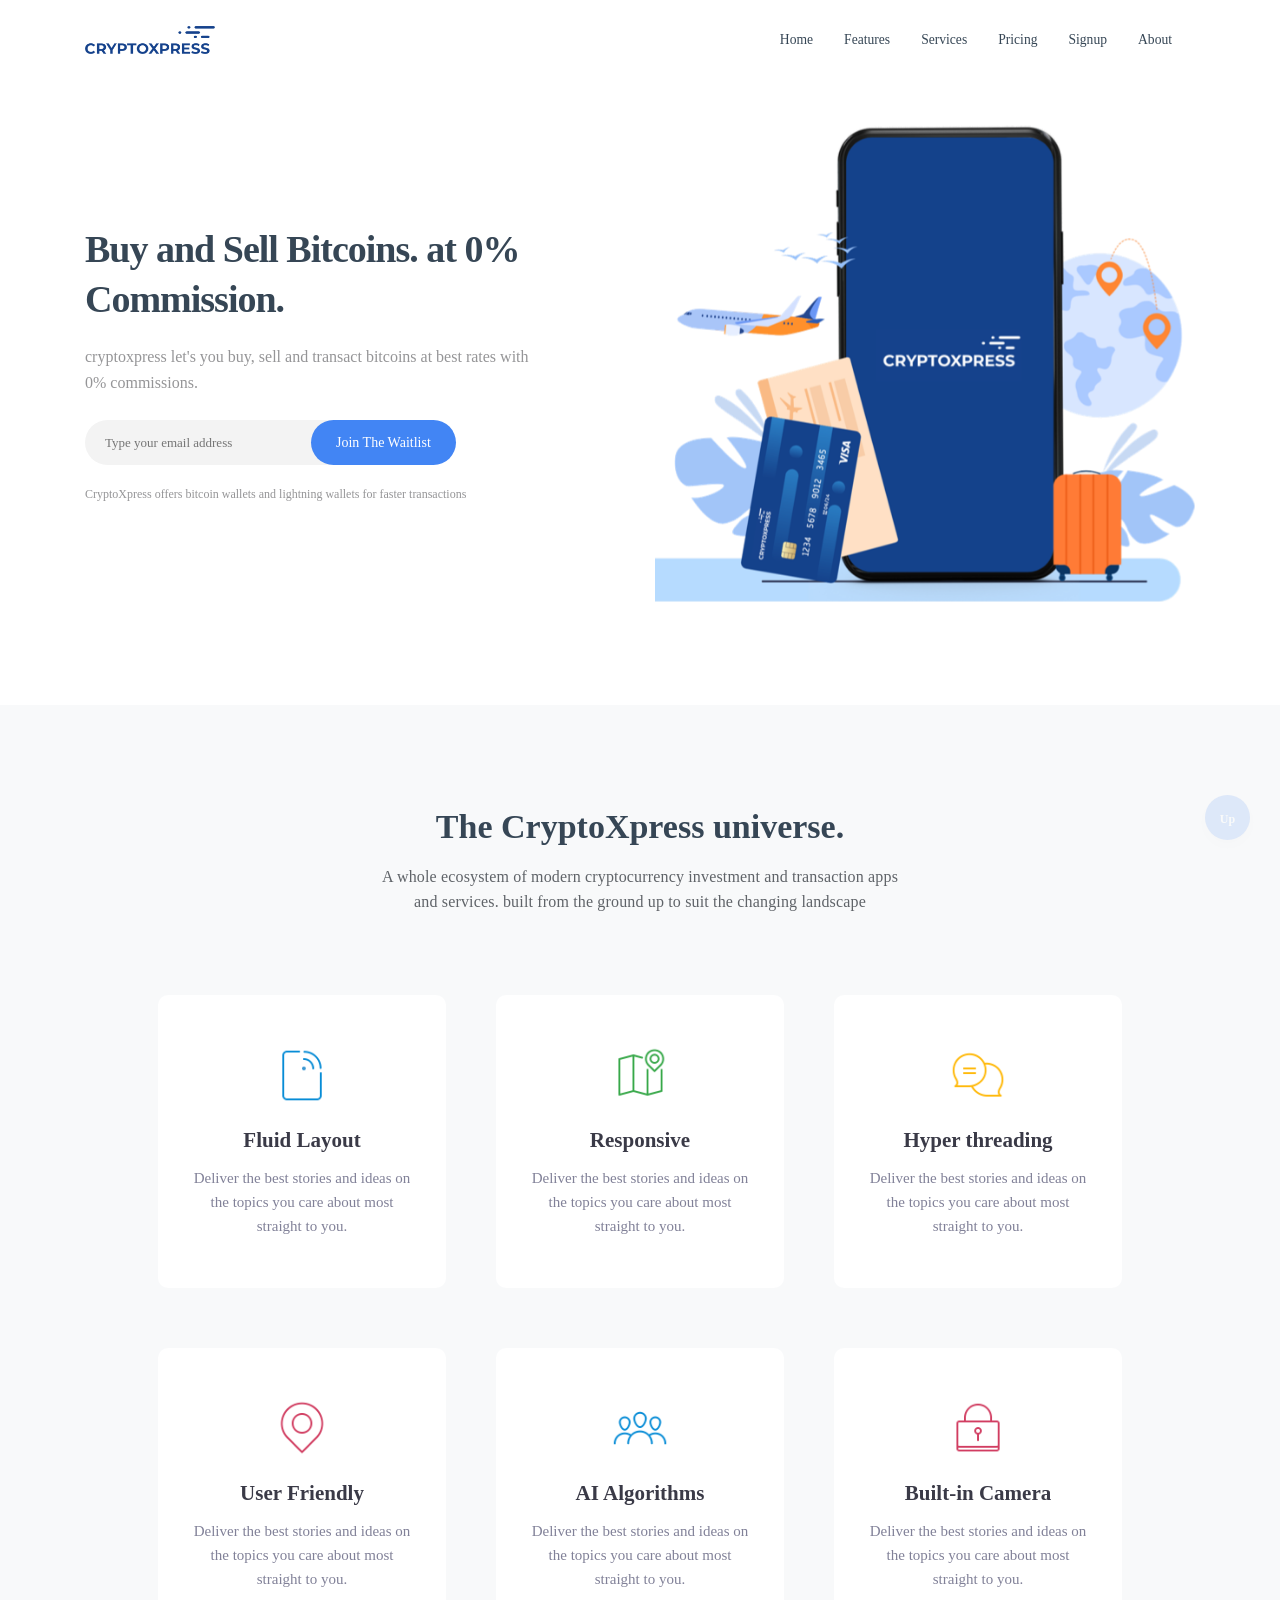
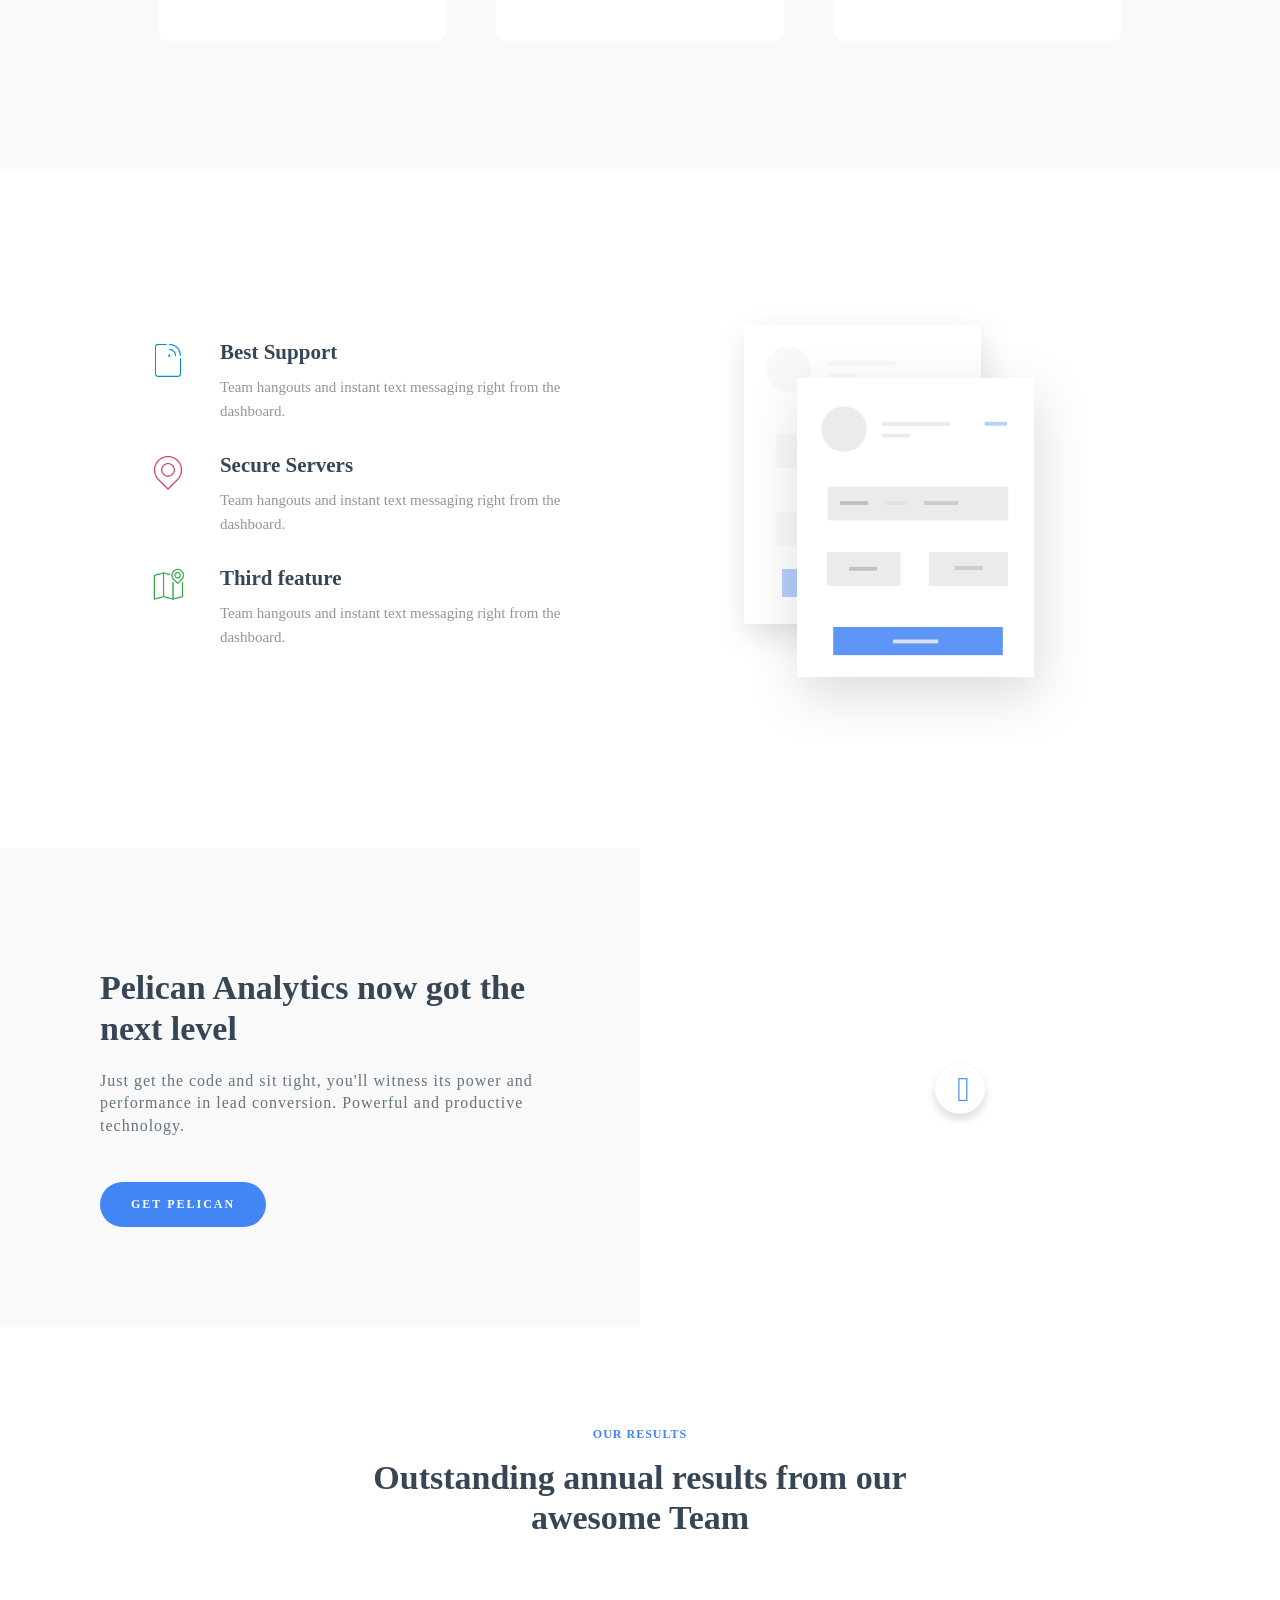
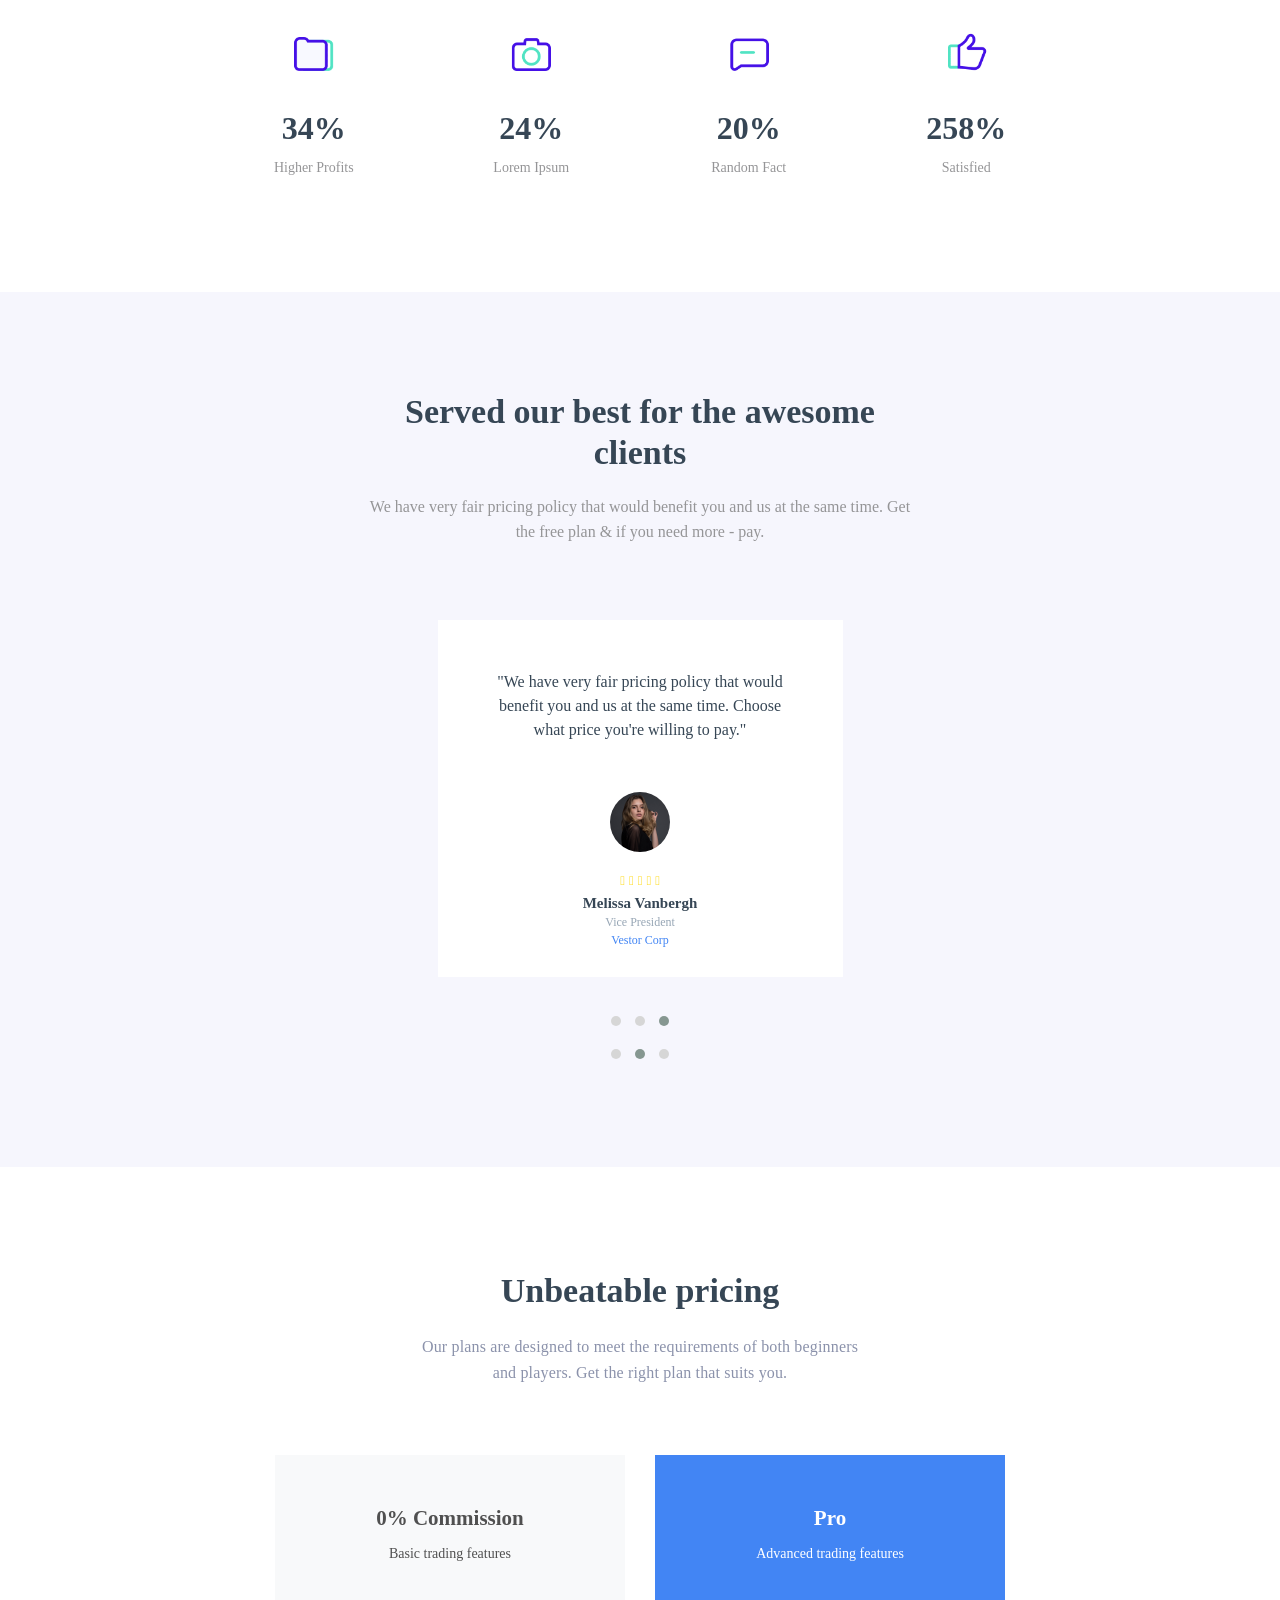
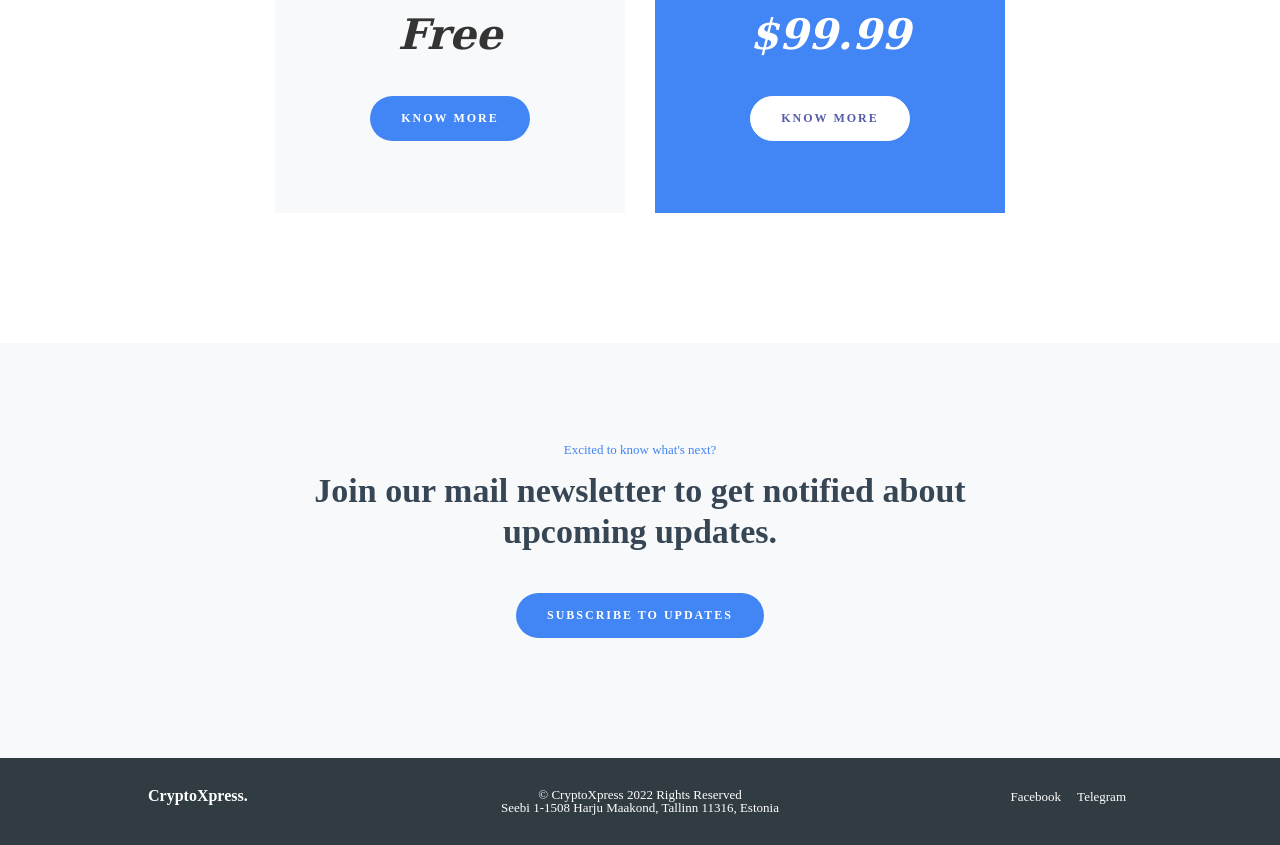
==== commit 7e868d9f: "fixes" ====
--- a/backuptemplate/index.html
+++ b/backuptemplate/index.html
@@ -72,7 +72,7 @@
                      <a class="nav-link js-scroll-trigger" href="#buy">Signup</a>
                   </li>
                   <li class="nav-item">
-                     <a class="nav-link js-scroll-trigger" href="/about-us.html">About Us</a>
+                     <a class="nav-link js-scroll-trigger" href="/about-us.html">About</a>
                   </li>
                </ul>
             </div>
